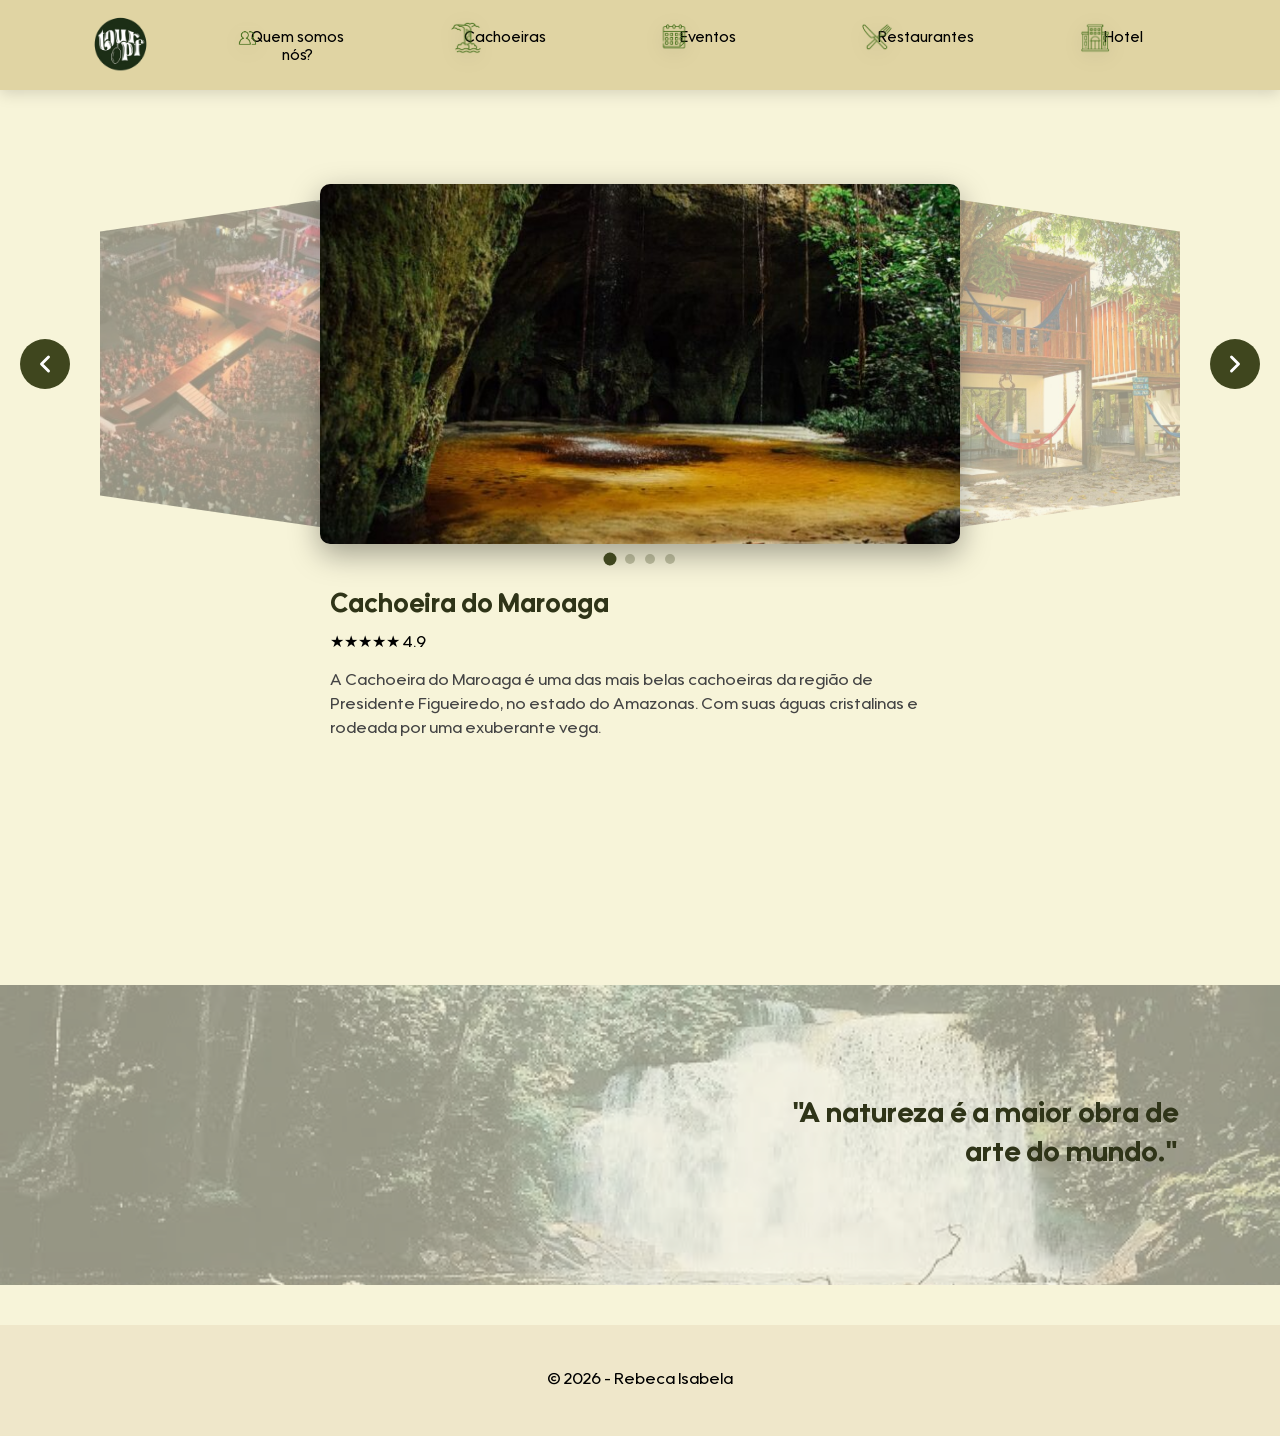
==== index.html @ 2512b8ac "a1" ====
<!DOCTYPE html>
<html lang="pt-br">
<head>
    <meta charset="UTF-8">
    <meta name="viewport" content="width=device-width, initial-scale=1.0">
    <title>Tour Pf - Página Inicial</title>
      <link rel="stylesheet" href="css/style.css">
</head>
<body>

    <header class="cabeçario">

        <ul>
            <a href="index.html">
            <img src="imgPrincipal/tourpf.png" alt="logo" width="60px">
            </a>
            <img class="nós-icon" src="imgPrincipal/nós.png" alt="hotel" width="20px">
            <li><a href="sobrenos.html">Quem somos nós?</a></li>
            
            <img class="cachoeira-icon" src="imgPrincipal/cachoeira.png" alt="hotel" width="30px">
            <li><a href="cachoeiras.html">Cachoeiras</a></li>

            <img class="eventos-icon" src="imgPrincipal/eventos.png" alt="hotel" width="30px">
            <li><a href="eventos.html">Eventos</a></li>

            <img class="comida-icon" src="imgPrincipal/comida.png" alt="hotel" width="30px">
            <li><a href="restaurante.html">Restaurantes</a></li>

            <img class="hotel-icon" src="imgPrincipal/hoteis.png" alt="hotel" width="30px">
            <li><a href="hotel.html">Hotel</a></li>
        </ul>
    </header>



 <div class="carrossel">

    <input type="radio" name="slide" id="s1" checked>
    <input type="radio" name="slide" id="s2">
    <input type="radio" name="slide" id="s3">
    <input type="radio" name="slide" id="s4">

    <div class="slides-container">
        <div class="slide-item" id="slide1">
            <img src="imgPrincipal/maroaga.jpeg" alt="Cachoeira do Maroaga">
        </div>
        <div class="slide-item" id="slide2">
            <img src="imgPrincipal/calangohotel.jpg" alt="Hotel Do Calango Azul">
        </div>
        <div class="slide-item" id="slide3">
            <img src="imgPrincipal/anauerestaurante.jpg" alt="Restaurante Anauê">
        </div>
        <div class="slide-item" id="slide4">
            <img src="imgPrincipal/Festacupu.jpeg" alt="Festa do Cupuaçu">
        </div>
    </div>

    <div class="info" id="info1">
        <h1>Cachoeira do Maroaga</h1>
        <div class="avaliacao">★★★★★ 4.9</div>
        <p>A Cachoeira do Maroaga é uma das mais belas cachoeiras da região de Presidente Figueiredo, no estado do Amazonas. Com suas águas cristalinas e rodeada por uma exuberante vega.</p>
    </div>
    <div class="info" id="info2">
        <h1>Hotel Do Calango Azul</h1>
        <div class="avaliacao">★★★★☆ 4.3</div>
        <p>O Hotel Calango Azul se trata de um hotel aconchegante e confortavel. Localizado em meio à natureza, oferece uma experiência única para os visitantes.</p>
    </div>
    <div class="info" id="info3">
        <h1>Restaurante Anauê</h1>
        <div class="avaliacao">★★★★☆ 4.5</div>
        <p>O Restaurante Anauê é conhecido por sua culinária regional e ambiente acolhedor, oferecendo pratos típicos da Amazônia em uma culminar experiência gastronômica.</p>
    </div>
    <div class="info" id="info4">
        <h1>Festa do Cupuaçu</h1>
        <div class="avaliacao">★★★★☆ 4.5</div>
        <p>A Festa do Cupuaçu é um evento cultural que celebra a tradição e a identidade da comunidade local, reunindo pessoas de todas as idades para celebrar a cultura amazônica.</p>
    </div>

    <div class="dots">
        <label for="s1" class="dot"></label>
        <label for="s2" class="dot"></label>
        <label for="s3" class="dot"></label>
        <label for="s4" class="dot"></label>
    </div>

    <!-- prevs -->
<!-- prevs -->
<label for="s4" class="btn prev p1">
    <svg xmlns="http://www.w3.org/2000/svg" viewBox="0 0 24 24" fill="none" stroke="white" stroke-width="2.5" stroke-linecap="round" stroke-linejoin="round">
        <polyline points="15 18 9 12 15 6"/>
    </svg>
</label>
<label for="s1" class="btn prev p2">
    <svg xmlns="http://www.w3.org/2000/svg" viewBox="0 0 24 24" fill="none" stroke="white" stroke-width="2.5" stroke-linecap="round" stroke-linejoin="round">
        <polyline points="15 18 9 12 15 6"/>
    </svg>
</label>
<label for="s2" class="btn prev p3">
    <svg xmlns="http://www.w3.org/2000/svg" viewBox="0 0 24 24" fill="none" stroke="white" stroke-width="2.5" stroke-linecap="round" stroke-linejoin="round">
        <polyline points="15 18 9 12 15 6"/>
    </svg>
</label>
<label for="s3" class="btn prev p4">
    <svg xmlns="http://www.w3.org/2000/svg" viewBox="0 0 24 24" fill="none" stroke="white" stroke-width="2.5" stroke-linecap="round" stroke-linejoin="round">
        <polyline points="15 18 9 12 15 6"/>
    </svg>
</label>

<!-- nexts -->
<label for="s2" class="btn next n1">
    <svg xmlns="http://www.w3.org/2000/svg" viewBox="0 0 24 24" fill="none" stroke="white" stroke-width="2.5" stroke-linecap="round" stroke-linejoin="round">
        <polyline points="9 18 15 12 9 6"/>
    </svg>
</label>
<label for="s3" class="btn next n2">
    <svg xmlns="http://www.w3.org/2000/svg" viewBox="0 0 24 24" fill="none" stroke="white" stroke-width="2.5" stroke-linecap="round" stroke-linejoin="round">
        <polyline points="9 18 15 12 9 6"/>
    </svg>
</label>
<label for="s4" class="btn next n3">
    <svg xmlns="http://www.w3.org/2000/svg" viewBox="0 0 24 24" fill="none" stroke="white" stroke-width="2.5" stroke-linecap="round" stroke-linejoin="round">
        <polyline points="9 18 15 12 9 6"/>
    </svg>
</label>
<label for="s1" class="btn next n4">
    <svg xmlns="http://www.w3.org/2000/svg" viewBox="0 0 24 24" fill="none" stroke="white" stroke-width="2.5" stroke-linecap="round" stroke-linejoin="round">
        <polyline points="9 18 15 12 9 6"/>
    </svg>
</label>

</div>
    
<div class="banner">
    <img src="imgPrincipal/fotofrase.jpg" alt="banner">
    <div class="banner-frase">
        <p>"A natureza é a maior obra de arte do mundo."</p>
    </div>
</div>
    <footer>
        <p>© 2026 - Rebeca Isabela </p>
    </footer>
      
</body>
</html>
---- css/style.css ----
@font-face {
    font-family:'Utendo';
    src: url('../font/Utendo-Regular.ttf') format('truetype');
}

@font-face {
    font-family:'UtendoBold';
    src: url('../font/Utendo-Bold.ttf') format('truetype');
}

html, body {
    margin: 0;
    padding: 0;
    background-color: #f7f4d9;
    overflow-x: hidden;
    box-sizing: border-box;
}

.logo {
    display: flex;
    justify-content: center;
    align-items: center;
}

.logo img {
    filter: drop-shadow(0 4px 10px rgba(0,0,0,0.15));
}

.hotel-icon {
    margin-top: -15px;
    margin-right: -150px;
    display: flex;
    justify-content: center;
    align-items: center;
    margin-left: -10px;
    position: relative;
    filter: drop-shadow(0 4px 10px rgba(0,0,0,0.15));
}

.cachoeira-icon {
    margin-top: -15px;
    margin-right: -140px;
    display: flex;
    justify-content: center;
    align-items: center;
    margin-left: -10px;
    position: relative;
    filter: drop-shadow(0 4px 10px rgba(0,0,0,0.15));
}

.eventos-icon {
    margin-top: -15px;
    margin-right: -146px;
    display: flex;
    justify-content: center;
    align-items: center;
    margin-left: -10px;
    position: relative;
    filter: drop-shadow(0 4px 10px rgba(0,0,0,0.15));
}

.nós-icon {
    margin-top: -15px;
    margin-right: -125px;
    display: flex;
    justify-content: center;
    align-items: center;
    margin-left: -10px;
    position: relative;
    filter: drop-shadow(0 4px 10px rgba(0,0,0,0.15));
}

.comida-icon {
    margin-top: -15px;
    margin-right: -130px;
    display: flex;
    justify-content: center;
    align-items: center;
    margin-left: -10px;
    position: relative;
    filter: drop-shadow(0 4px 10px rgba(0,0,0,0.15));
}

.cabeçario {
    background: #e0d4a3;
    padding: 0;
    display: flex;
    justify-content: space-around;
    align-items: center;
    font-size: 15px;
    width: 100%;
    height: 90px;
    box-shadow: 0 3px 15px rgba(0,0,0,0.15);
    box-sizing: border-box;
}

ul {
    list-style-type: none;
    margin: 0;
    padding: 0 90px;
    display: flex;
    width: 100%;
    justify-content: space-between;
    align-items: center;
}

ul li a {
    margin-top: 50px;
    height: 80px;
    width: 100px;
    font-family: 'Utendo', sans-serif;
    display: block;
    color: rgb(0, 0, 0);
    text-align: center;
    padding: 14px 16px;
    text-decoration: none;
}

li a {
    display: block;
    color: black;
    padding: 8px 16px;
    text-decoration: none;
}

a:hover {
    color: #697240;
}

.active {
    background-color: #04AA6D;
    color: white;
}

input[type="radio"] {
    display: none;
}

.carrossel {
    width: 100%;
    min-height: 95vh;
    display: flex;
    justify-content: center;
    align-items: center;
    position: relative;
    overflow: hidden;
}

.slides-container {
    position: relative;
    width: 100%;
    height: 95vh;
}

.slide-item {
    position: absolute;
    top: 32%;
    border-radius: 10px;
    overflow: hidden;
    transition: all 0.5s ease;
    width: 230px;
    height: 330px;
    left: 50%;
    transform: translate(-50%, -50%);
    opacity: 0;
    z-index: 0;
}

.slide-item img {
    width: 100%;
    height: 100%;
    object-fit: cover;
    display: block;
}

#s1:checked ~ .slides-container #slide1,
#s2:checked ~ .slides-container #slide2,
#s3:checked ~ .slides-container #slide3,
#s4:checked ~ .slides-container #slide4 {
    width: 640px;
    height: 360px;
    left: 50%;
    transform: translate(-50%, -50%);
    opacity: 1;
    z-index: 10;
    box-shadow: 0 10px 30px rgba(0,0,0,0.35);
}

#s1:checked ~ .slides-container #slide4,
#s2:checked ~ .slides-container #slide1,
#s3:checked ~ .slides-container #slide2,
#s4:checked ~ .slides-container #slide3 {
    width: 230px;
    height: 330px;
    left: 100px;
    transform: translateY(-50%);
    opacity: 0.4;
    z-index: 2;
    clip-path: polygon(0 10%, 100% 0, 100% 100%, 0 90%);
    box-shadow: 0 15px 30px rgba(0,0,0,0.50);
}

#s1:checked ~ .slides-container #slide2,
#s2:checked ~ .slides-container #slide3,
#s3:checked ~ .slides-container #slide4,
#s4:checked ~ .slides-container #slide1 {
    width: 230px;
    height: 330px;
    right: 100px;
    left: auto;
    transform: translateY(-50%);
    opacity: 0.4;
    z-index: 2;
    clip-path: polygon(0 0, 100% 10%, 100% 90%, 0 100%);
    box-shadow: 0 15px 30px rgba(0,0,0,0.50);
}

.info {
    display: none;
    position: absolute;
    top: calc(32% + 210px);
    left: 50%;
    transform: translateX(-50%);
    width: 620px;
    font-family: 'Utendo';
}

#s1:checked ~ #info1,
#s2:checked ~ #info2,
#s3:checked ~ #info3,
#s4:checked ~ #info4 {
    display: block;
}

.info h1 {
    color: #2f3418;
    font-size: 26px;
    margin-bottom: 10px;
    font-family: 'UtendoBold';
}

.info p {
    color: #444;
    font-size: 16px;
    line-height: 1.5;
}

.dots {
    position: absolute;
    top: calc(32% + 190px);
    left: 50%;
    transform: translateX(-50%);
    display: flex;
    gap: 10px;
    z-index: 20;
}

.dot {
    width: 10px;
    height: 10px;
    border-radius: 50%;
    background: #3f461e;
    opacity: 0.3;
    cursor: pointer;
    transition: 0.3s;
    display: block;
}

#s1:checked ~ .dots label:nth-child(1),
#s2:checked ~ .dots label:nth-child(2),
#s3:checked ~ .dots label:nth-child(3),
#s4:checked ~ .dots label:nth-child(4) {
    opacity: 1;
    transform: scale(1.3);
}

.btn {
    position: absolute;
    width: 50px;
    height: 50px;
    border-radius: 50%;
    background: #3f461e;
    cursor: pointer;
    z-index: 20;
    top: 32%;
    transform: translateY(-50%);
    display: flex;
    align-items: center;
    justify-content: center;
    transition: 0.3s;
}

.btn:hover {
    background: #96a75c;
}

.p1, .p2, .p3, .p4,
.n1, .n2, .n3, .n4 {
    display: none;
}

#s1:checked ~ .p1,
#s2:checked ~ .p2,
#s3:checked ~ .p3,
#s4:checked ~ .p4 { display: flex; }

#s1:checked ~ .n1,
#s2:checked ~ .n2,
#s3:checked ~ .n3,
#s4:checked ~ .n4 { display: flex; }

.prev { left: 20px; }
.next { right: 20px; }

.btn svg {
    width: 28px;
    height: 28px;
    pointer-events: none;
}

.banner {
    position: relative;
    width: 100%;
    height: 300px;
    margin-top: 40px;
    overflow: hidden;
    animation: surgir 1s ease forwards;
}

@keyframes surgir {
    from {
        opacity: 0;
        transform: translateY(40px);
    }
    to {
        opacity: 1;
        transform: translateY(0);
    }
}

.banner img {
    width: 100%;
    height: 100%;
    object-fit: cover;
    opacity: 0.4;
}

.banner-frase {
    position: absolute;
    top: 50%;
    right: 8%;
    transform: translateY(-50%);
    text-align: right;
}

.banner-frase p {
    font-family: 'UtendoBold';
    font-size: 28px;
    color: #2f3418;
    line-height: 1.4;
    max-width: 400px;
}


footer {
    background: #efe7ca;
    text-align: center;
    padding: 30px;
    margin-top: 40px;
    font-family: 'Utendo', sans-serif;
}

/* ===== DESKTOP (acima de 1024px) ===== */
@media (min-width: 1025px) {
    #s1:checked ~ .slides-container #slide1,
    #s2:checked ~ .slides-container #slide2,
    #s3:checked ~ .slides-container #slide3,
    #s4:checked ~ .slides-container #slide4 {
        width: 640px;
        height: 360px;
    }

    #s1:checked ~ .slides-container #slide4,
    #s2:checked ~ .slides-container #slide1,
    #s3:checked ~ .slides-container #slide2,
    #s4:checked ~ .slides-container #slide3 {
        opacity: 0.4;
        width: 230px;
        height: 330px;
        left: 100px;
        pointer-events: auto;
    }

    #s1:checked ~ .slides-container #slide2,
    #s2:checked ~ .slides-container #slide3,
    #s3:checked ~ .slides-container #slide4,
    #s4:checked ~ .slides-container #slide1 {
        opacity: 0.4;
        width: 230px;
        height: 330px;
        right: 100px;
        left: auto;
        pointer-events: auto;
    }

    .info {
        width: 620px;
        top: calc(32% + 210px);
    }

    .dots {
        top: calc(32% + 190px);
    }
}

/* ===== TABLET HORIZONTAL (821px até 1024px) ===== */
@media (min-width: 821px) and (max-width: 1024px) {

    

    ul {
        padding: 0 15px;
        gap: 8px;
    }

    ul li a {
        font-size: 13px;
        margin-top: 0;
        height: auto;
        padding: 8px 12px;
    }

    .hotel-icon, .cachoeira-icon, .eventos-icon,
    .nós-icon, .comida-icon {
        display: none;
    }

    #s1:checked ~ .slides-container #slide1,
    #s2:checked ~ .slides-container #slide2,
    #s3:checked ~ .slides-container #slide3,
    #s4:checked ~ .slides-container #slide4 {
        width: 420px;
        height: 240px;
    }

    #s1:checked ~ .slides-container #slide4,
    #s2:checked ~ .slides-container #slide1,
    #s3:checked ~ .slides-container #slide2,
    #s4:checked ~ .slides-container #slide3 {
        width: 180px;
        height: 210px;
        left: calc(50% - 290px);
        opacity: 0.4;
    }

    #s1:checked ~ .slides-container #slide2,
    #s2:checked ~ .slides-container #slide3,
    #s3:checked ~ .slides-container #slide4,
    #s4:checked ~ .slides-container #slide1 {
        width: 180px;
        height: 210px;
        right: calc(50% - 290px);
        left: auto;
        opacity: 0.4;
    }

    .info {
        width: 420px;
        top: calc(32% + 150px);
    }

    .dots {
        top: calc(32% + 130px);
    }

    .btn {
        top: 32%;
    }
}
/* ===== TABLET VERTICAL ===== */
@media (max-width: 1024px) and (orientation: portrait) {

 
  .banner {
     
        height: 200px;
        margin-top: -40vh;
    }

    .banner-frase p {
        font-size: 20px;
        max-width: 280px;
    }
    .cabeçario {
        height: auto;
        padding: 12px 0;
    }

    ul {
        flex-wrap: wrap;
        justify-content: center;
        padding: 0 10px !important;
        gap: 4px;
    }

    ul a:first-child {
        width: 100%;
        display: flex;
        justify-content: center;
        margin-bottom: 6px;
        order: -1;
    }

    ul li {
        display: flex;
        justify-content: center;
    }

    ul li a {
        margin-top: 0;
        height: auto;
        font-size: 12px;
        padding: 5px 10px;
        border-radius: 20px;
        background: rgba(0,0,0,0.06);
    }

    .hotel-icon, .cachoeira-icon, .eventos-icon,
    .nós-icon, .comida-icon {
        display: none !important;
    }

    .slide-item {
        top: 18%;
    }

    #s1:checked ~ .slides-container #slide4,
    #s2:checked ~ .slides-container #slide1,
    #s3:checked ~ .slides-container #slide2,
    #s4:checked ~ .slides-container #slide3,
    #s1:checked ~ .slides-container #slide2,
    #s2:checked ~ .slides-container #slide3,
    #s3:checked ~ .slides-container #slide4,
    #s4:checked ~ .slides-container #slide1 {
        opacity: 0;
        pointer-events: none;
    }

    #s1:checked ~ .slides-container #slide1,
    #s2:checked ~ .slides-container #slide2,
    #s3:checked ~ .slides-container #slide3,
    #s4:checked ~ .slides-container #slide4 {
        width: 80vw;
        height: 220px;
    }

    .dots {
        top: calc(18% + 125px);
    }

    .info {
        width: 80vw;
        top: calc(18% + 140px);
        font-size: 14px;
        left: 50%;
        transform: translateX(-50%);
    }

    .btn {
        top: 18%;
        width: 40px;
        height: 40px;
    }

    .prev { left: 8px; }
    .next { right: 8px; }
}


/* ===== CELULAR (até 600px) ===== */
@media (max-width: 600px) {

    .banner {
        height: 180px;
        margin-top: -30vh;
    }

    .banner-frase p {
        font-size: 18px;
        max-width: 200px;
    }
     
    .cabeçario {
        height: auto;
        padding: 12px 0;
        margin: 0;
        width: 100%;
    }

    ul {
        flex-wrap: wrap;
        justify-content: center;
        padding: 0 !important;
        gap: 4px;
        width: 100% !important;
        margin: 0 auto !important;
    }

    ul a:first-child {
        width: 100%;
        display: flex;
        justify-content: center;
        margin-bottom: 6px;
        order: -1;
    }

    ul li {
        display: flex;
        justify-content: center;
        padding: 0;
        margin: 0;
    }

    ul li a {
        font-size: 11px;
        padding: 4px 7px;
        margin-top: 0;
        height: auto;
        width: auto;
        border-radius: 20px;
        background: rgba(0,0,0,0.06);
    }

    .hotel-icon, .cachoeira-icon, .eventos-icon,
    .nós-icon, .comida-icon {
        display: none !important;
    }

    .slide-item {
        top: 20%;
    }

    #s1:checked ~ .slides-container #slide4,
    #s2:checked ~ .slides-container #slide1,
    #s3:checked ~ .slides-container #slide2,
    #s4:checked ~ .slides-container #slide3,
    #s1:checked ~ .slides-container #slide2,
    #s2:checked ~ .slides-container #slide3,
    #s3:checked ~ .slides-container #slide4,
    #s4:checked ~ .slides-container #slide1 {
        opacity: 0;
        pointer-events: none;
    }

    #s1:checked ~ .slides-container #slide1,
    #s2:checked ~ .slides-container #slide2,
    #s3:checked ~ .slides-container #slide3,
    #s4:checked ~ .slides-container #slide4 {
        width: 85vw;
        height: 200px;
    }

    .dots {
        top: calc(20% + 110px);
    }

    .info {
        width: 85vw;
        font-size: 14px;
        top: calc(20% + 125px);
    }

    .info h1 {
        font-size: 20px;
    }

    .btn {
        top: 20%;
        transform: translateY(-50%);
        width: 38px;
        height: 38px;
    }

    .btn svg {
        width: 20px;
        height: 20px;
    }

    .prev { left: 8px; }
    .next { right: 8px; }
}
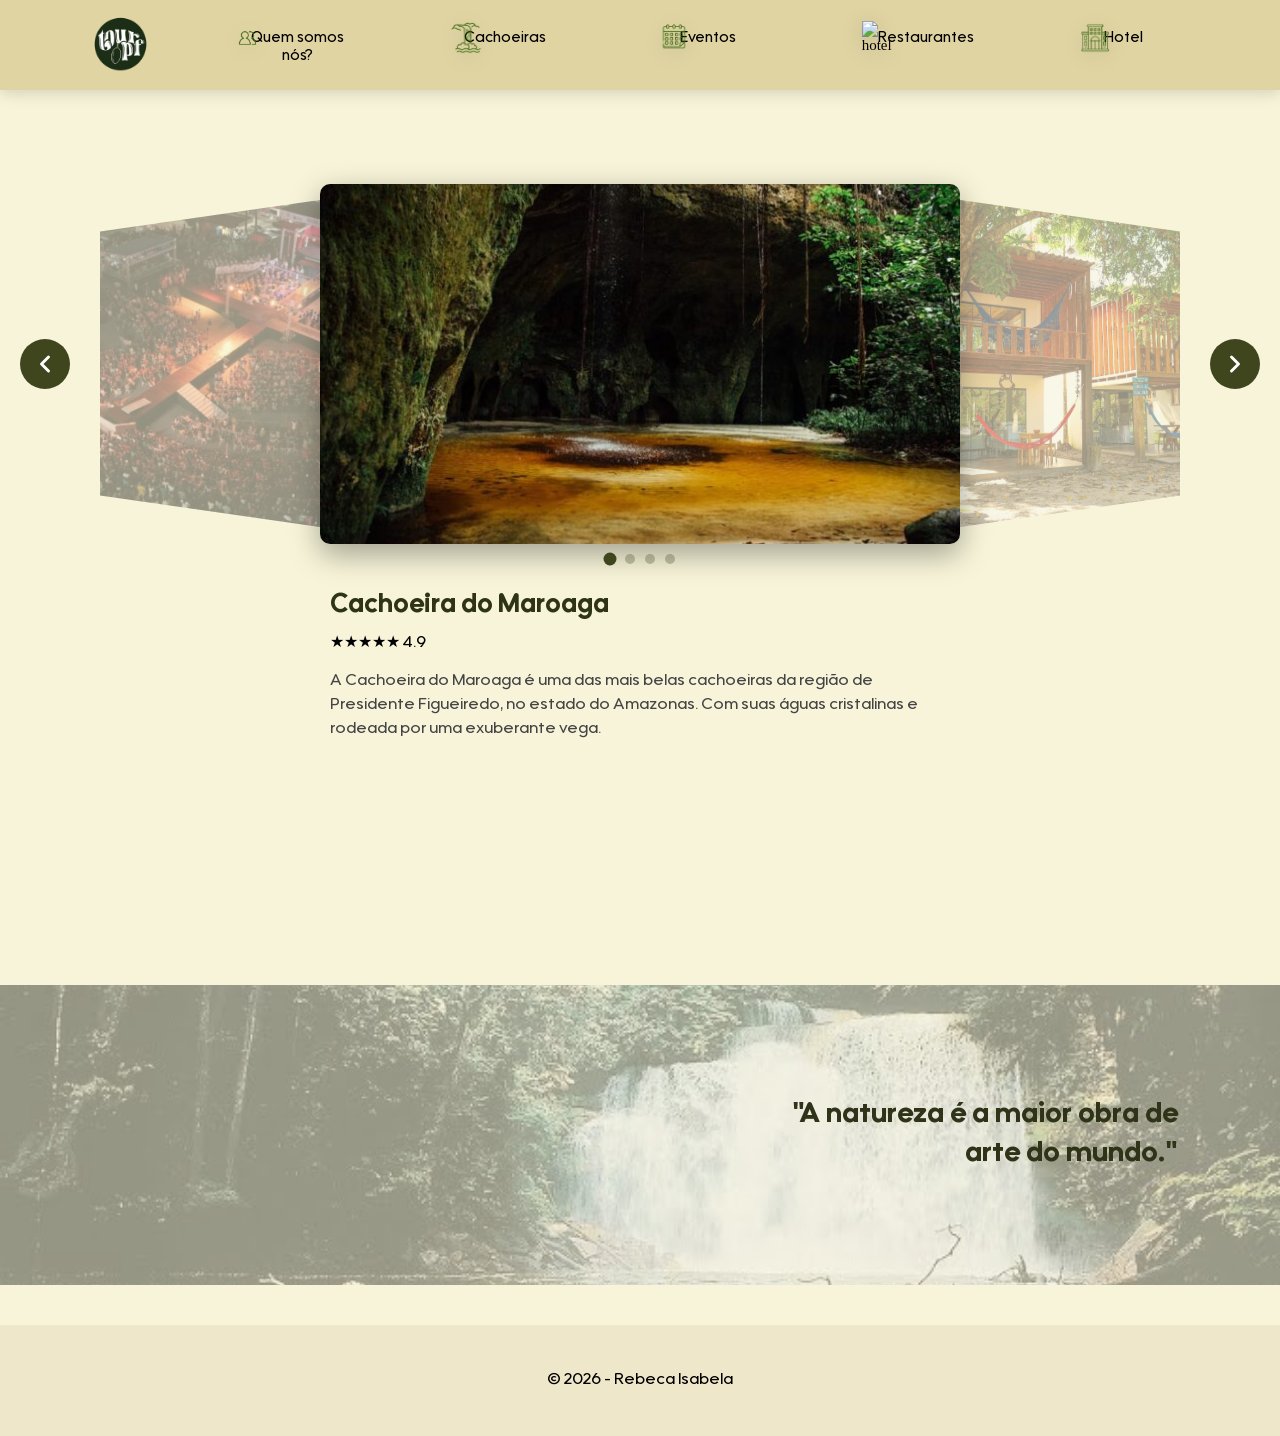
==== commit d398da4d: "a" ====
--- a/index.html
+++ b/index.html
@@ -23,7 +23,7 @@
             <img class="eventos-icon" src="imgPrincipal/eventos.png" alt="hotel" width="30px">
             <li><a href="eventos.html">Eventos</a></li>
 
-            <img class="comida-icon" src="imgPrincipal/comida.png" alt="hotel" width="30px">
+            <img class="comida-icon" src="imgPrincipal/restaurante.png" alt="hotel" width="30px">
             <li><a href="restaurante.html">Restaurantes</a></li>
 
             <img class="hotel-icon" src="imgPrincipal/hoteis.png" alt="hotel" width="30px">
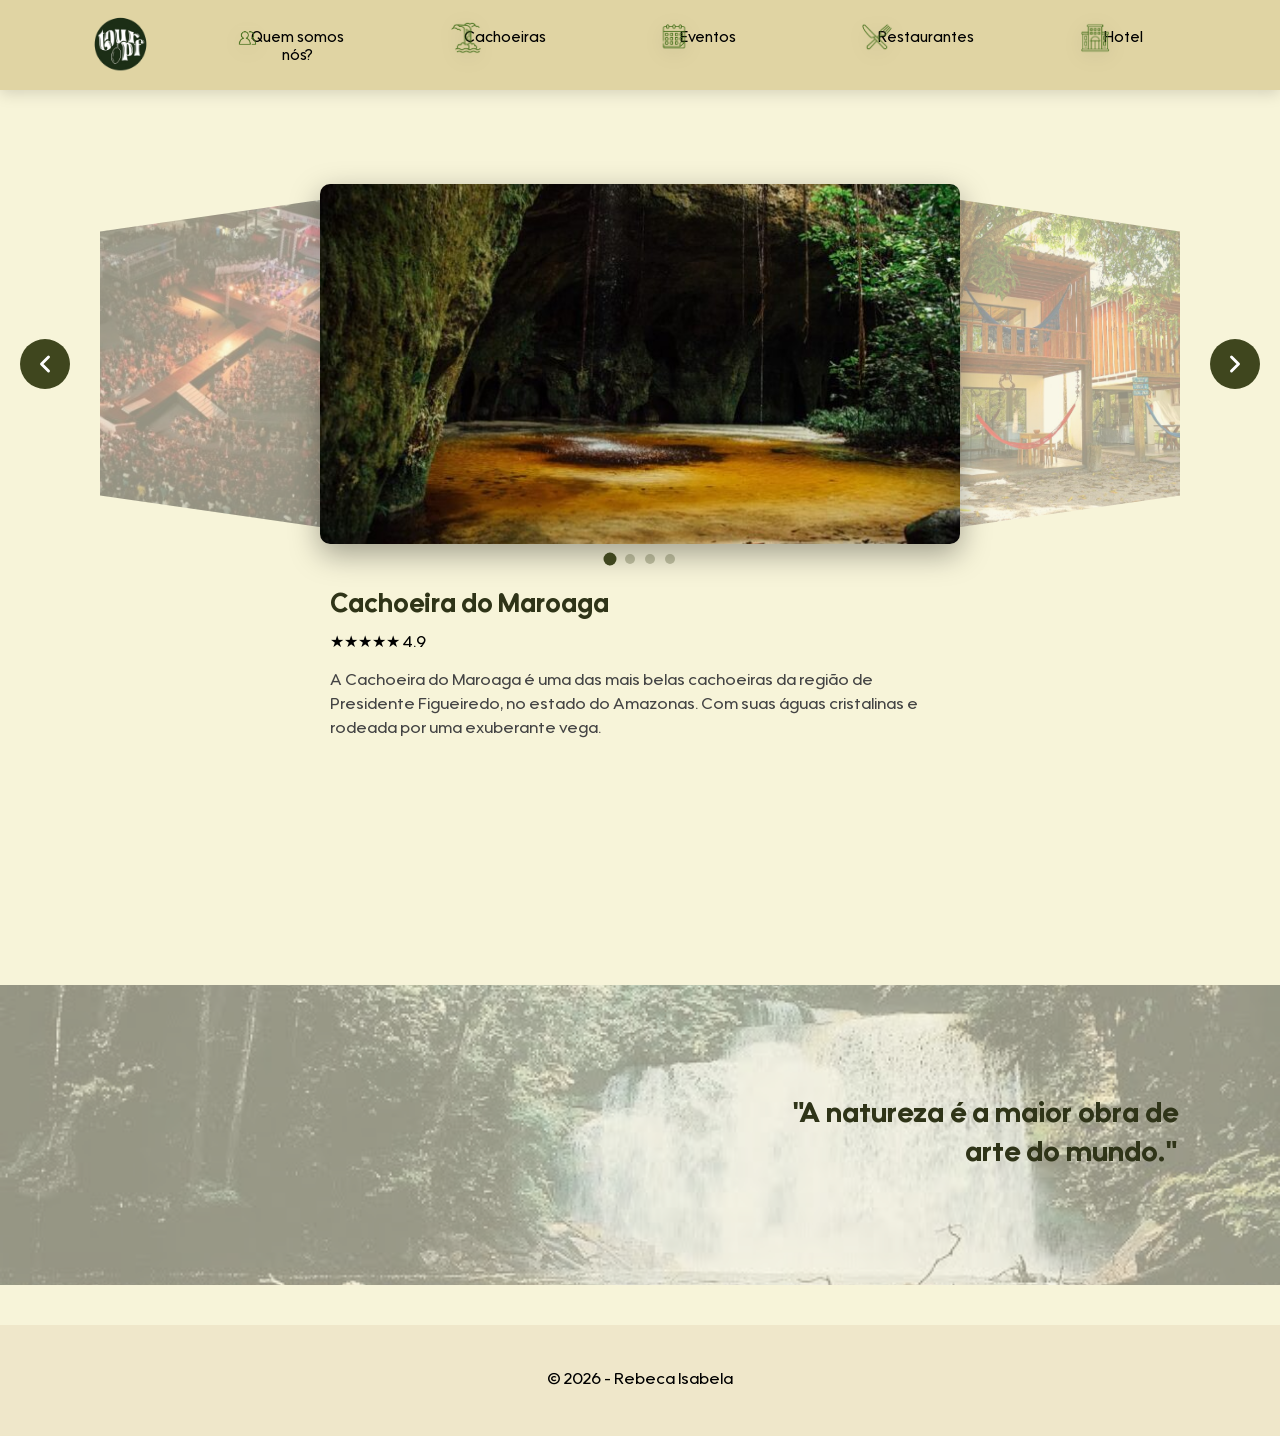
==== commit 77e95f23: "s" ====
--- a/index.html
+++ b/index.html
@@ -23,7 +23,7 @@
             <img class="eventos-icon" src="imgPrincipal/eventos.png" alt="hotel" width="30px">
             <li><a href="eventos.html">Eventos</a></li>
 
-            <img class="comida-icon" src="imgPrincipal/restaurante.png" alt="hotel" width="30px">
+            <img class="comida-icon" src="imgPrincipal/comida.png" alt="hotel" width="30px">
             <li><a href="restaurante.html">Restaurantes</a></li>
 
             <img class="hotel-icon" src="imgPrincipal/hoteis.png" alt="hotel" width="30px">
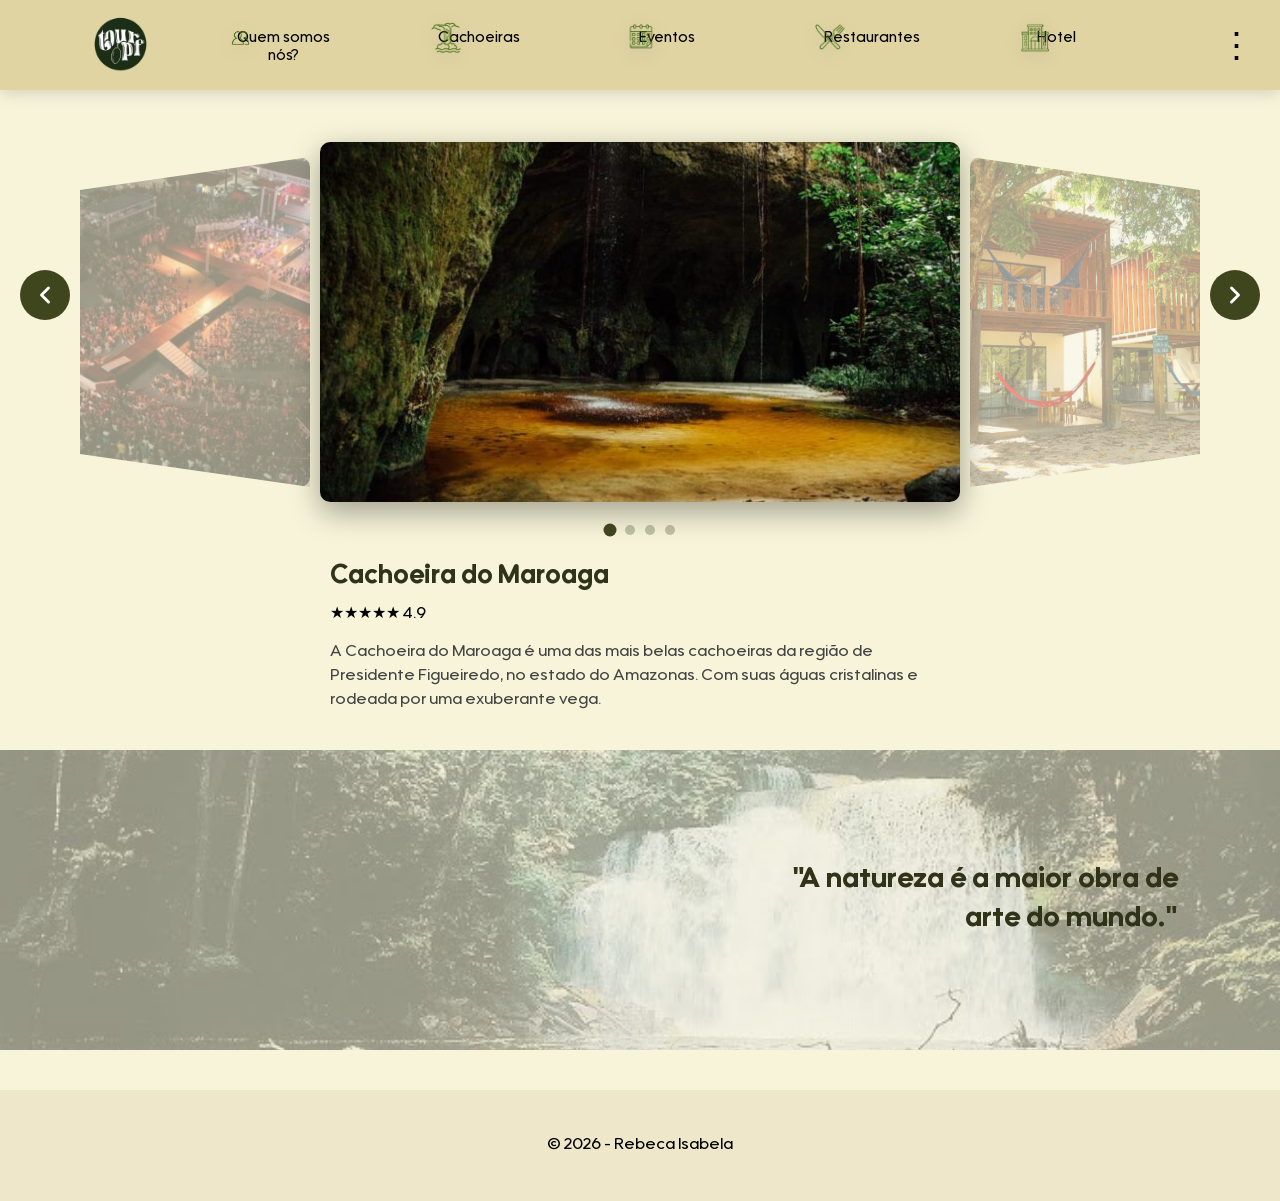
==== commit faf7e264: "add css,js e login e cadastro" ====
--- a/index.html
+++ b/index.html
@@ -29,6 +29,20 @@
             <img class="hotel-icon" src="imgPrincipal/hoteis.png" alt="hotel" width="30px">
             <li><a href="hotel.html">Hotel</a></li>
         </ul>
+
+    <div class="menu-container">
+    <button class="menu-btn" onclick="toggleMenu()">⋮</button>
+
+    <div class="login-box" id="loginBox">
+        <h3>Área do Usuário</h3>
+        <p>Faça login para acessar recursos exclusivos.</p>
+   <button class="btn-login"
+     onclick="window.location.href='loginEcadastro.html'">
+    Login
+</button>
+    </div>
+</div>
+
     </header>
 
 
@@ -139,6 +153,29 @@
     <footer>
         <p>© 2026 - Rebeca Isabela </p>
     </footer>
-      
+
+<!--script para o menu de login-->
+      <script>
+function toggleMenu(){
+    document
+        .getElementById("loginBox")
+        .classList.toggle("active");
+}
+
+document.addEventListener("click", function(e){
+
+    const box = document.getElementById("loginBox");
+    const btn = document.querySelector(".menu-btn");
+
+    if(
+        !box.contains(e.target) &&
+        !btn.contains(e.target)
+    ){
+        box.classList.remove("active");
+    }
+});
+</script>
+
+
 </body>
 </html>
--- a/css/style.css
+++ b/css/style.css
@@ -135,6 +135,73 @@
 input[type="radio"] {
     display: none;
 }
+/*login e cadastro no header*/
+.menu-container{
+    position:relative;
+    margin-right:20px;
+}
+
+.menu-btn{
+    border:none;
+    background:none;
+    font-size:35px;
+    cursor:pointer;
+}
+
+.login-box{
+    position:absolute;
+    top:55px;
+    right:0;
+
+    width:250px;
+    background:white;
+    border-radius:15px;
+    padding:20px;
+
+    box-shadow:0 10px 25px rgba(0,0,0,.2);
+
+    opacity:0;
+    visibility:hidden;
+    transform:translateY(-20px);
+
+    transition:all .4s ease;
+    z-index:1000;
+}
+
+.login-box.active{
+    opacity:1;
+    visibility:visible;
+    transform:translateY(0);
+}
+
+.login-box h3{
+    color:#8da84a;
+    margin-bottom:10px;
+}
+
+.login-box p{
+    font-size:14px;
+    margin-bottom:15px;
+}
+
+.btn-login{
+    width:100%;
+    padding:12px;
+
+    border:none;
+    border-radius:25px;
+
+    background:#e0d4a3;
+    color:white;
+
+    cursor:pointer;
+    transition:.3s;
+}
+
+.btn-login:hover{
+    transform:scale(1.05);
+}
+/* login e cadastro no header*/
 
 .carrossel {
     width: 100%;
@@ -370,8 +437,19 @@
     font-family: 'Utendo', sans-serif;
 }
 
+
 /* ===== DESKTOP (acima de 1024px) ===== */
 @media (min-width: 1025px) {
+
+    .carrossel {
+        min-height: 600px;
+        padding-bottom: 0;
+        padding-top: 40px;   /* ← adiciona isso */
+    }
+    .slides-container {
+        height: 600px;
+    }
+
     #s1:checked ~ .slides-container #slide1,
     #s2:checked ~ .slides-container #slide2,
     #s3:checked ~ .slides-container #slide3,
@@ -387,7 +465,8 @@
         opacity: 0.4;
         width: 230px;
         height: 330px;
-        left: 100px;
+        left: calc(50% - 560px);   /* ← ATUALIZADO */
+        transform: translateY(-50%);
         pointer-events: auto;
     }
 
@@ -398,21 +477,26 @@
         opacity: 0.4;
         width: 230px;
         height: 330px;
-        right: 100px;
-        left: auto;
+        left: calc(50% + 330px);   /* ← ATUALIZADO */
+        right: auto;
+        transform: translateY(-50%);
         pointer-events: auto;
     }
 
     .info {
         width: 620px;
-        top: calc(32% + 210px);
-    }
-
-    .dots {
-        top: calc(32% + 190px);
-    }
-}
-
+        top: calc(32% + 250px);
+    }
+
+
+ .dots {
+            top: calc(32% + 230px);   /* ← era +190px */
+        }
+
+    .banner {
+        margin-top: 20px;
+    }
+}
 /* ===== TABLET HORIZONTAL (821px até 1024px) ===== */
 @media (min-width: 821px) and (max-width: 1024px) {
 
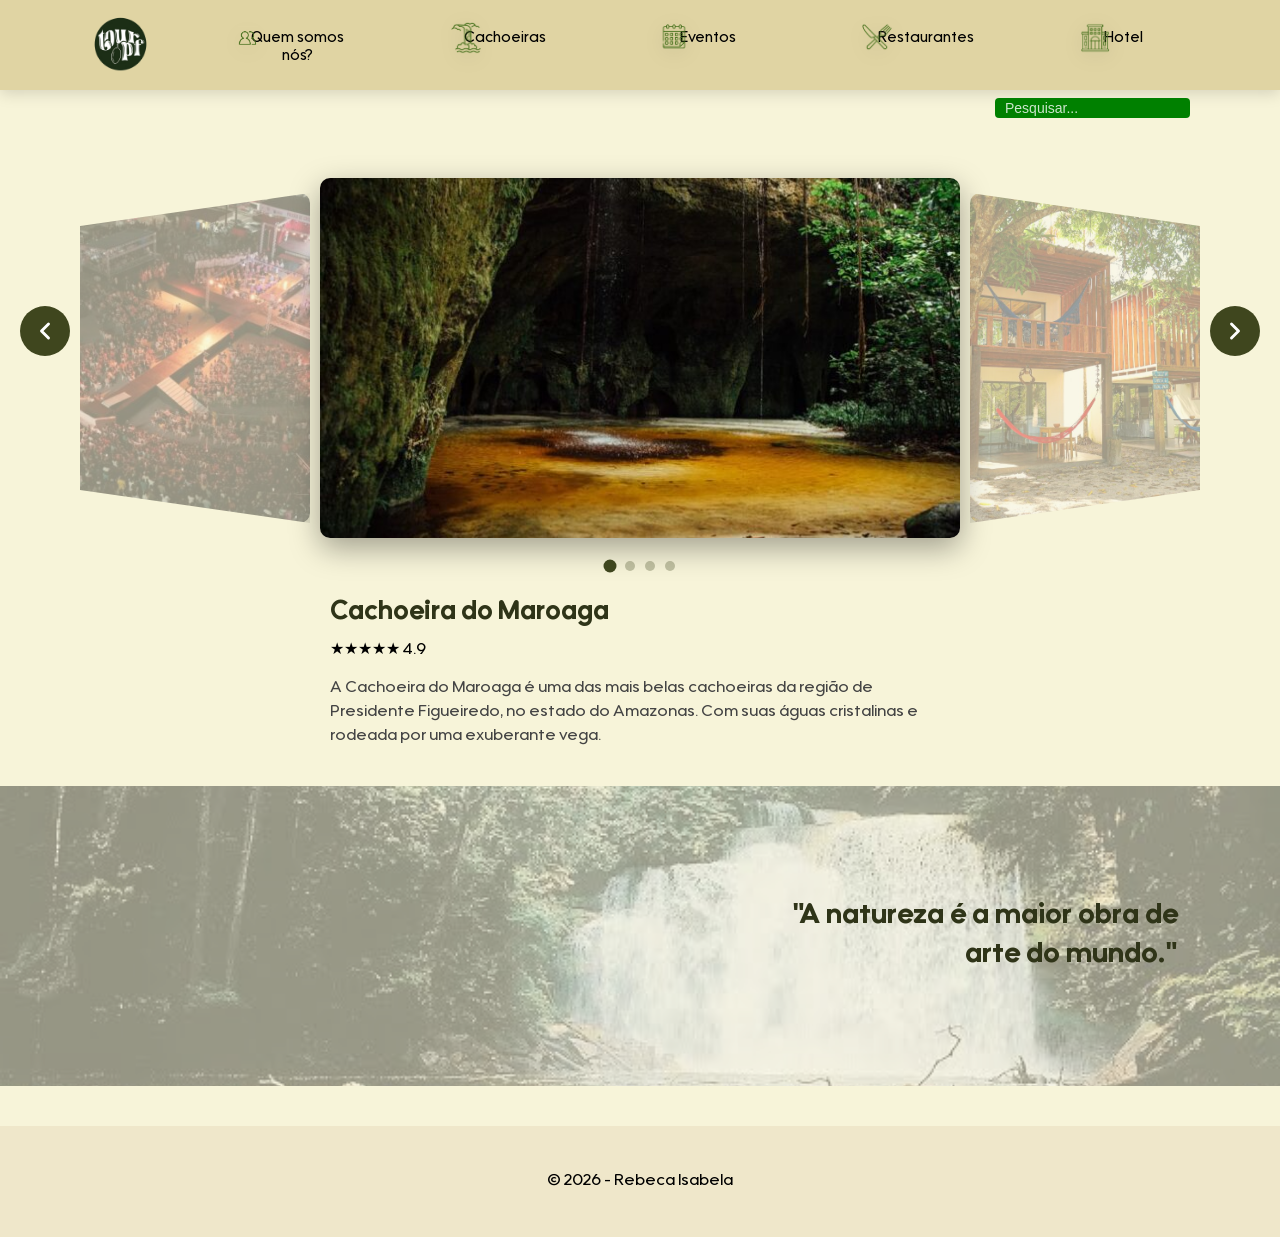
==== commit b178df91: "barra de pesquisa" ====
--- a/index.html
+++ b/index.html
@@ -29,23 +29,14 @@
             <img class="hotel-icon" src="imgPrincipal/hoteis.png" alt="hotel" width="30px">
             <li><a href="hotel.html">Hotel</a></li>
         </ul>
-
-    <div class="menu-container">
-    <button class="menu-btn" onclick="toggleMenu()">⋮</button>
-
-    <div class="login-box" id="loginBox">
-        <h3>Área do Usuário</h3>
-        <p>Faça login para acessar recursos exclusivos.</p>
-   <button class="btn-login"
-     onclick="window.location.href='loginEcadastro.html'">
-    Login
-</button>
-    </div>
-</div>
-
     </header>
 
-
+    <!-- Barra de pesquisa abaixo do menu -->
+    <div class="barra-pesquisa">
+        <form action="/" method="get">
+            <input type="search" name="q" placeholder="Pesquisar...">
+        </form>
+    </div>
 
  <div class="carrossel">
 
@@ -153,29 +144,6 @@
     <footer>
         <p>© 2026 - Rebeca Isabela </p>
     </footer>
-
-<!--script para o menu de login-->
-      <script>
-function toggleMenu(){
-    document
-        .getElementById("loginBox")
-        .classList.toggle("active");
-}
-
-document.addEventListener("click", function(e){
-
-    const box = document.getElementById("loginBox");
-    const btn = document.querySelector(".menu-btn");
-
-    if(
-        !box.contains(e.target) &&
-        !btn.contains(e.target)
-    ){
-        box.classList.remove("active");
-    }
-});
-</script>
-
-
+      
 </body>
 </html>
--- a/css/style.css
+++ b/css/style.css
@@ -103,6 +103,27 @@
     justify-content: space-between;
     align-items: center;
 }
+
+/* barra de pesquisa abaixo do menu */
+.barra-pesquisa {
+    width: 100%;
+    display: flex;
+    justify-content: flex-end;
+    padding: 8px 90px;
+    box-sizing: border-box;
+}
+.barra-pesquisa form { display: flex; align-items: center; }
+.barra-pesquisa input[type="search"] {
+    height: 20px;
+    background: green;
+    color: #fff;
+    border: none;
+    padding: 0 10px;
+    border-radius: 4px;
+    font-size: 14px;
+    box-sizing: border-box;
+}
+.barra-pesquisa input[type="search"]::placeholder { color: rgba(255,255,255,0.8); }
 
 ul li a {
     margin-top: 50px;
@@ -135,73 +156,6 @@
 input[type="radio"] {
     display: none;
 }
-/*login e cadastro no header*/
-.menu-container{
-    position:relative;
-    margin-right:20px;
-}
-
-.menu-btn{
-    border:none;
-    background:none;
-    font-size:35px;
-    cursor:pointer;
-}
-
-.login-box{
-    position:absolute;
-    top:55px;
-    right:0;
-
-    width:250px;
-    background:white;
-    border-radius:15px;
-    padding:20px;
-
-    box-shadow:0 10px 25px rgba(0,0,0,.2);
-
-    opacity:0;
-    visibility:hidden;
-    transform:translateY(-20px);
-
-    transition:all .4s ease;
-    z-index:1000;
-}
-
-.login-box.active{
-    opacity:1;
-    visibility:visible;
-    transform:translateY(0);
-}
-
-.login-box h3{
-    color:#8da84a;
-    margin-bottom:10px;
-}
-
-.login-box p{
-    font-size:14px;
-    margin-bottom:15px;
-}
-
-.btn-login{
-    width:100%;
-    padding:12px;
-
-    border:none;
-    border-radius:25px;
-
-    background:#e0d4a3;
-    color:white;
-
-    cursor:pointer;
-    transition:.3s;
-}
-
-.btn-login:hover{
-    transform:scale(1.05);
-}
-/* login e cadastro no header*/
 
 .carrossel {
     width: 100%;
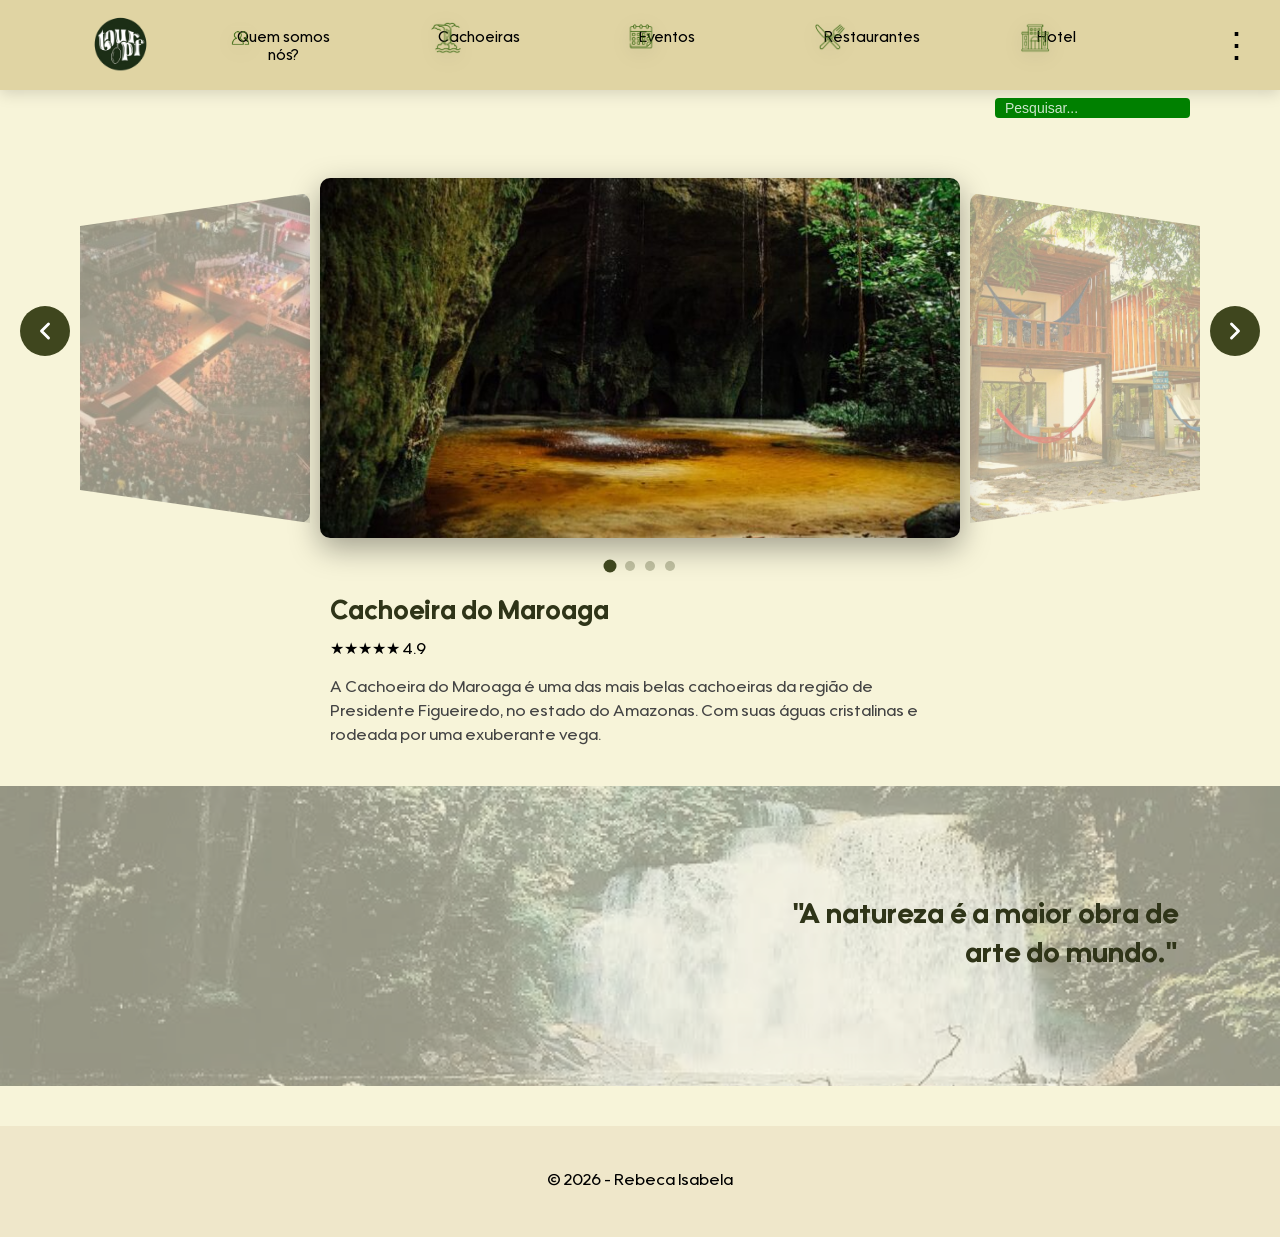
==== commit 2015f575: "p" ====
--- a/index.html
+++ b/index.html
@@ -29,6 +29,20 @@
             <img class="hotel-icon" src="imgPrincipal/hoteis.png" alt="hotel" width="30px">
             <li><a href="hotel.html">Hotel</a></li>
         </ul>
+
+    <div class="menu-container">
+    <button class="menu-btn" onclick="toggleMenu()">⋮</button>
+
+    <div class="login-box" id="loginBox">
+        <h3>Área do Usuário</h3>
+        <p>Faça login para acessar recursos exclusivos.</p>
+   <button class="btn-login"
+     onclick="window.location.href='loginEcadastro.html'">
+    Login
+</button>
+    </div>
+</div>
+
     </header>
 
     <!-- Barra de pesquisa abaixo do menu -->
@@ -144,6 +158,29 @@
     <footer>
         <p>© 2026 - Rebeca Isabela </p>
     </footer>
-      
+
+<!--script para o menu de login-->
+      <script>
+function toggleMenu(){
+    document
+        .getElementById("loginBox")
+        .classList.toggle("active");
+}
+
+document.addEventListener("click", function(e){
+
+    const box = document.getElementById("loginBox");
+    const btn = document.querySelector(".menu-btn");
+
+    if(
+        !box.contains(e.target) &&
+        !btn.contains(e.target)
+    ){
+        box.classList.remove("active");
+    }
+});
+</script>
+
+
 </body>
 </html>
--- a/css/style.css
+++ b/css/style.css
@@ -156,6 +156,73 @@
 input[type="radio"] {
     display: none;
 }
+/*login e cadastro no header*/
+.menu-container{
+    position:relative;
+    margin-right:20px;
+}
+
+.menu-btn{
+    border:none;
+    background:none;
+    font-size:35px;
+    cursor:pointer;
+}
+
+.login-box{
+    position:absolute;
+    top:55px;
+    right:0;
+
+    width:250px;
+    background:white;
+    border-radius:15px;
+    padding:20px;
+
+    box-shadow:0 10px 25px rgba(0,0,0,.2);
+
+    opacity:0;
+    visibility:hidden;
+    transform:translateY(-20px);
+
+    transition:all .4s ease;
+    z-index:1000;
+}
+
+.login-box.active{
+    opacity:1;
+    visibility:visible;
+    transform:translateY(0);
+}
+
+.login-box h3{
+    color:#8da84a;
+    margin-bottom:10px;
+}
+
+.login-box p{
+    font-size:14px;
+    margin-bottom:15px;
+}
+
+.btn-login{
+    width:100%;
+    padding:12px;
+
+    border:none;
+    border-radius:25px;
+
+    background:#e0d4a3;
+    color:white;
+
+    cursor:pointer;
+    transition:.3s;
+}
+
+.btn-login:hover{
+    transform:scale(1.05);
+}
+/* login e cadastro no header*/
 
 .carrossel {
     width: 100%;
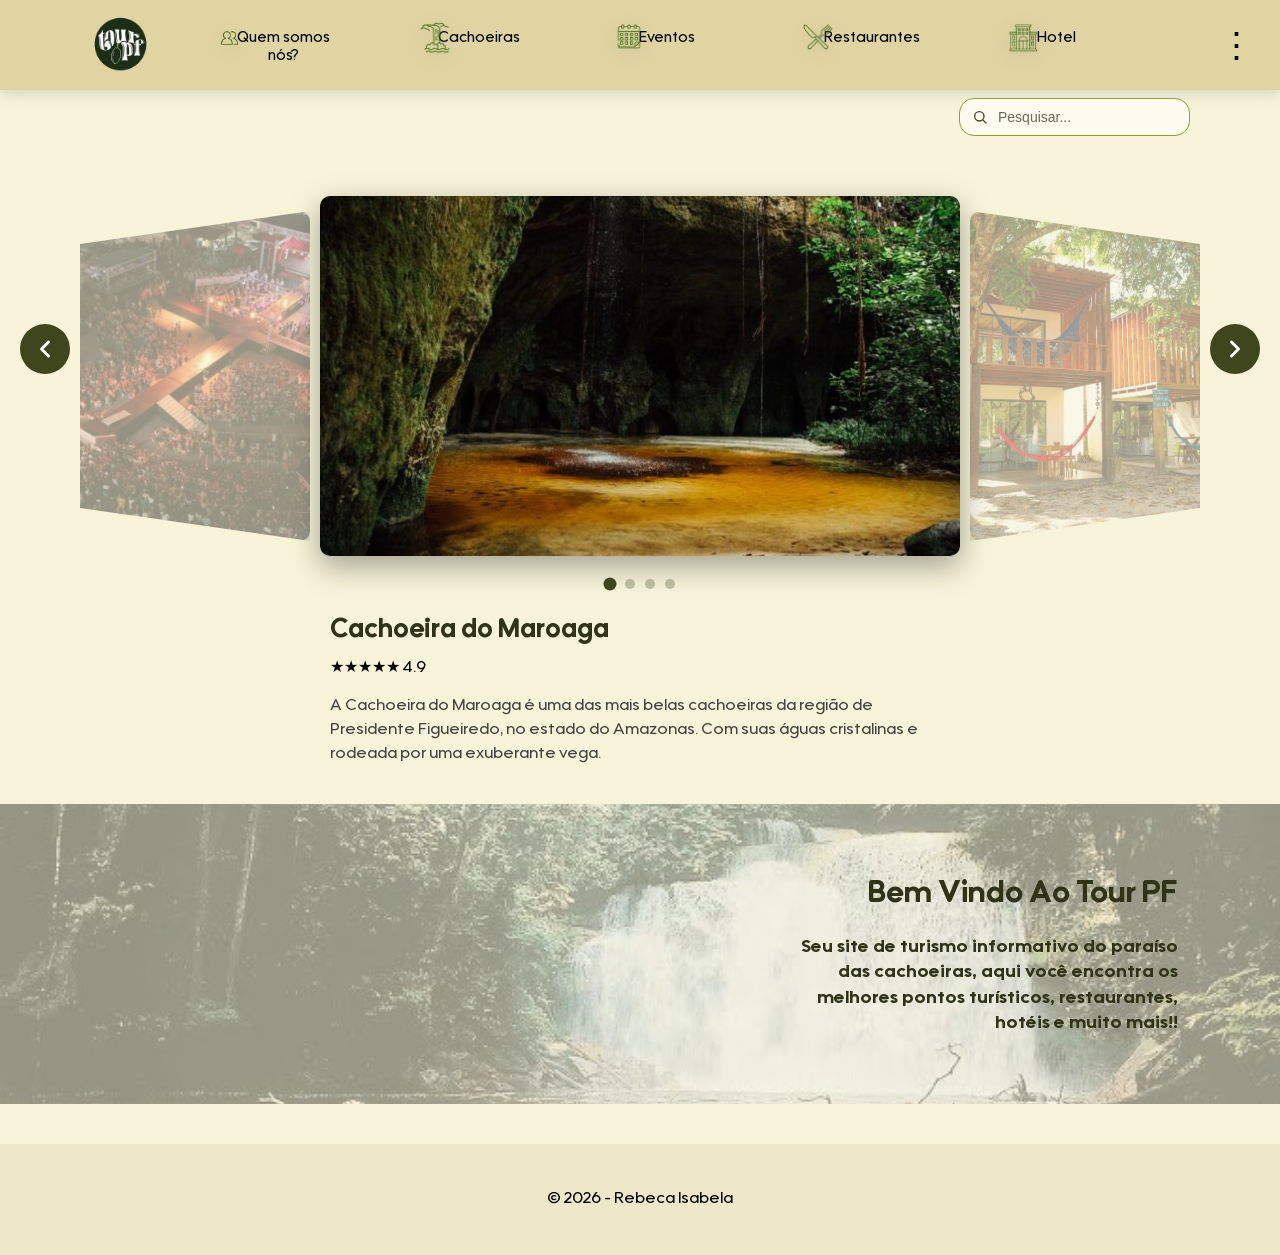
==== commit 7033423e: "HAHAHA" ====
--- a/index.html
+++ b/index.html
@@ -152,9 +152,13 @@
 <div class="banner">
     <img src="imgPrincipal/fotofrase.jpg" alt="banner">
     <div class="banner-frase">
-        <p>"A natureza é a maior obra de arte do mundo."</p>
+        <h1> Bem Vindo Ao Tour PF </h1>
+    <p>Seu site de turismo informativo do paraíso das cachoeiras, aqui você encontra
+        os melhores pontos turísticos, restaurantes, hotéis e muito mais!!
+    </p>
     </div>
 </div>
+
     <footer>
         <p>© 2026 - Rebeca Isabela </p>
     </footer>
--- a/css/style.css
+++ b/css/style.css
@@ -112,19 +112,37 @@
     padding: 8px 90px;
     box-sizing: border-box;
 }
-.barra-pesquisa form { display: flex; align-items: center; }
+.barra-pesquisa form {
+    display: flex;
+    align-items: center;
+    margin-left: auto;
+}
+
 .barra-pesquisa input[type="search"] {
-    height: 20px;
-    background: green;
-    color: #fff;
-    border: none;
-    padding: 0 10px;
-    border-radius: 4px;
+    height: 38px;
+    background-color: #fdfaf0;
+    background-image: url("data:image/svg+xml,%3Csvg xmlns='http://www.w3.org/2000/svg' viewBox='0 0 24 24' fill='none' stroke='%233f461e' stroke-width='2' stroke-linecap='round' stroke-linejoin='round'%3E%3Ccircle cx='11' cy='11' r='7'/%3E%3Cline x1='21' y1='21' x2='16.65' y2='16.65'/%3E%3C/svg%3E");
+    background-repeat: no-repeat;
+    background-position: 12px center;
+    background-size: 16px 16px;
+    color: #2f3418;
+    border: 1px solid #8ca12d;
+    padding: 0 16px 0 38px;
+    border-radius: 15px;
     font-size: 14px;
     box-sizing: border-box;
-}
-.barra-pesquisa input[type="search"]::placeholder { color: rgba(255,255,255,0.8); }
-
+    outline: none;
+    -webkit-appearance: none;
+    appearance: none;
+}
+.barra-pesquisa input[type="search"]::placeholder { color: #6b6b55; }
+
+.barra-pesquisa input[type="search"]::-webkit-search-decoration,
+.barra-pesquisa input[type="search"]::-webkit-search-cancel-button,
+.barra-pesquisa input[type="search"]::-webkit-search-results-button,
+.barra-pesquisa input[type="search"]::-webkit-search-results-decoration {
+    -webkit-appearance: none;
+}
 ul li a {
     margin-top: 50px;
     height: 80px;
@@ -441,14 +459,21 @@
     text-align: right;
 }
 
-.banner-frase p {
-    font-family: 'UtendoBold';
-    font-size: 28px;
+.banner-frase h1{
+      font-family: 'UtendoBold';
+    font-size: 30px;
     color: #2f3418;
     line-height: 1.4;
     max-width: 400px;
 }
 
+.banner-frase p {
+    font-family: 'UtendoBold';
+    font-size: 18px;
+    color: #2f3418;
+    line-height: 1.4;
+    max-width: 400px;
+}
 
 footer {
     background: #efe7ca;
@@ -793,4 +818,13 @@
 
     .prev { left: 8px; }
     .next { right: 8px; }
+}
+
+/* ===== NOTEBOOK (telas de notebook, ex: 1920x1080 com escala 150% = ~1280px de largura CSS) ===== */
+@media (min-width: 1200px) and (max-width: 1366px) {
+
+    ul li a {
+        margin-left: 23px;
+    }
+
 }
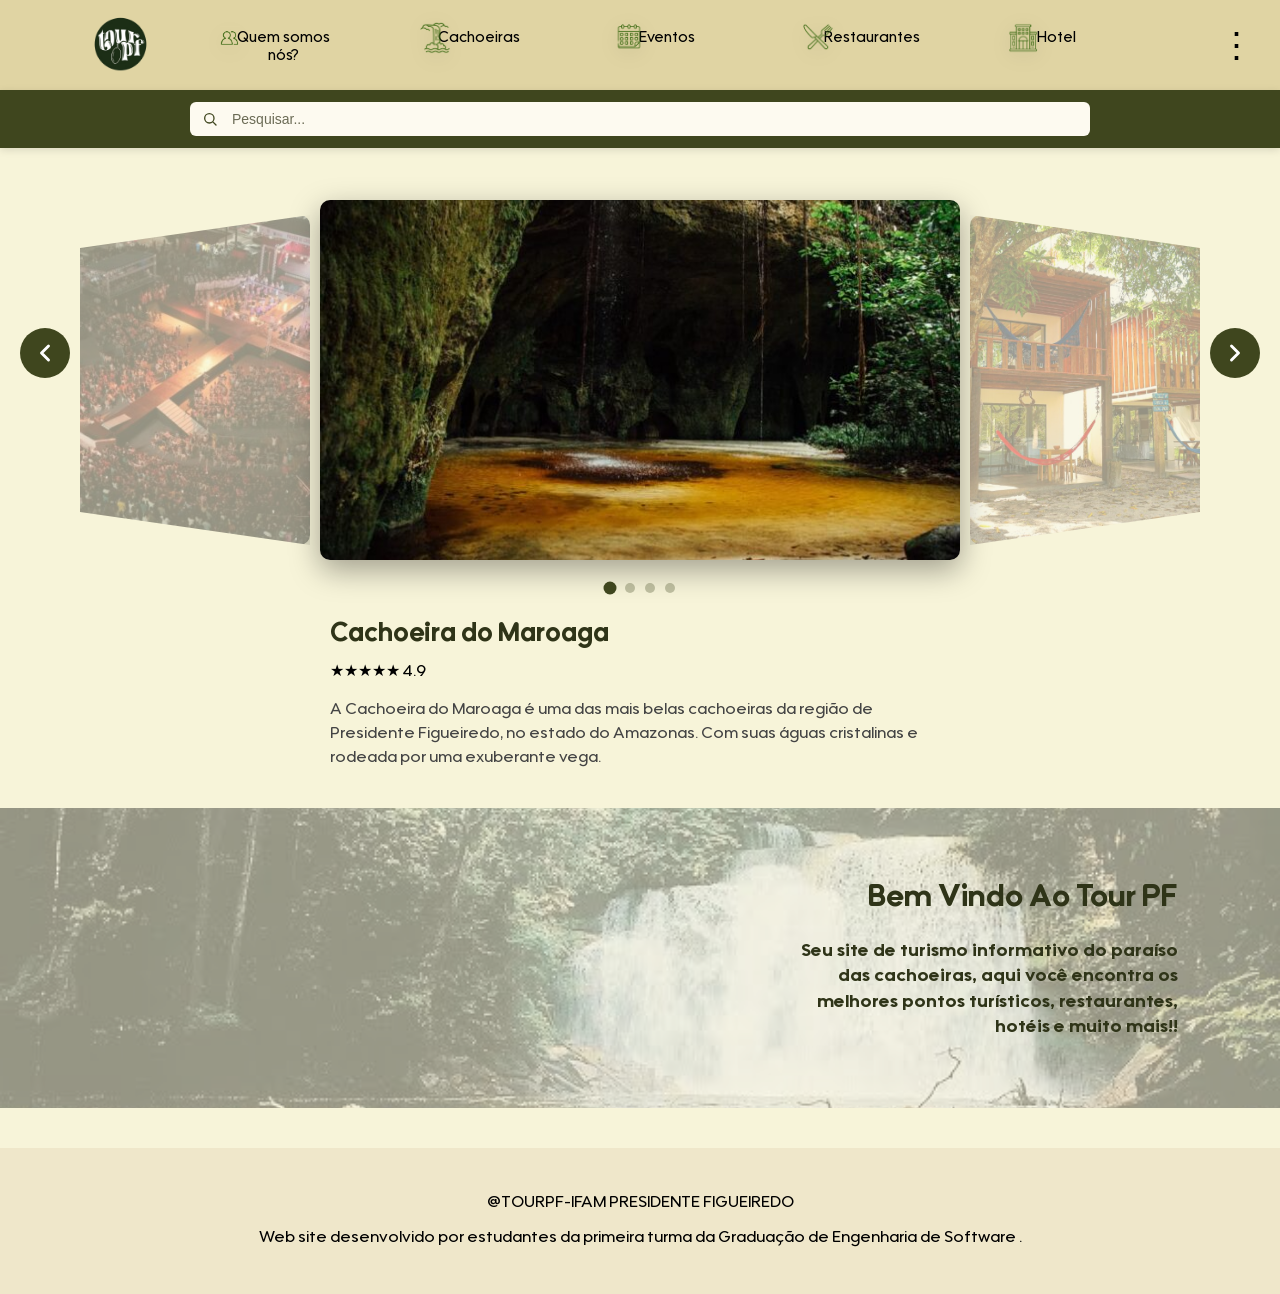
==== commit 386e42dd: "footer e barra modificadas-projeto final" ====
--- a/index.html
+++ b/index.html
@@ -160,7 +160,8 @@
 </div>
 
     <footer>
-        <p>© 2026 - Rebeca Isabela </p>
+        <p>@TOURPF-IFAM PRESIDENTE FIGUEIREDO</p>
+        <p>Web site desenvolvido por estudantes da primeira turma da Graduação de Engenharia de Software .</p>
     </footer>
 
 <!--script para o menu de login-->
--- a/css/style.css
+++ b/css/style.css
@@ -108,27 +108,31 @@
 .barra-pesquisa {
     width: 100%;
     display: flex;
-    justify-content: flex-end;
-    padding: 8px 90px;
+    justify-content: center;
+    padding: 12px 90px;
     box-sizing: border-box;
+    background: linear-gradient(90deg, #3f461e 0%, #3f461e 100%);
+    box-shadow: 0 2px 8px rgba(0, 0, 0, 0.12);
 }
 .barra-pesquisa form {
     display: flex;
     align-items: center;
-    margin-left: auto;
+    width: 100%;
+    max-width: 900px;
 }
 
 .barra-pesquisa input[type="search"] {
-    height: 38px;
+    width: 100%;
+    height: 34px;
     background-color: #fdfaf0;
     background-image: url("data:image/svg+xml,%3Csvg xmlns='http://www.w3.org/2000/svg' viewBox='0 0 24 24' fill='none' stroke='%233f461e' stroke-width='2' stroke-linecap='round' stroke-linejoin='round'%3E%3Ccircle cx='11' cy='11' r='7'/%3E%3Cline x1='21' y1='21' x2='16.65' y2='16.65'/%3E%3C/svg%3E");
     background-repeat: no-repeat;
     background-position: 12px center;
     background-size: 16px 16px;
     color: #2f3418;
-    border: 1px solid #8ca12d;
-    padding: 0 16px 0 38px;
-    border-radius: 15px;
+    border: none;
+    padding: 0 16px 0 42px;
+    border-radius: 6px;
     font-size: 14px;
     box-sizing: border-box;
     outline: none;
@@ -711,22 +715,34 @@
 @media (max-width: 600px) {
 
     .banner {
-        height: 180px;
-        margin-top: -30vh;
-    }
-
-    .banner-frase p {
-        font-size: 18px;
-        max-width: 200px;
-    }
+    height: 320px;
+    margin-top: 20px;
+}
+
+.banner-frase h1 {
+    font-size: 20px;
+    max-width: 230px;
+}
+
+.banner-frase p {
+    font-size: 14px;
+    max-width: 230px;
+}
      
     .cabeçario {
-        height: auto;
-        padding: 12px 0;
-        margin: 0;
-        width: 100%;
-    }
-
+    position: relative;
+    height: auto;
+    padding: 12px 0;
+    margin: 0;
+    width: 100%;
+}
+
+.menu-container {
+    position: absolute;
+    top: 14px;
+    right: 14px;
+    margin-right: 0;
+}
     ul {
         flex-wrap: wrap;
         justify-content: center;
@@ -765,6 +781,14 @@
     .nós-icon, .comida-icon {
         display: none !important;
     }
+
+    .carrossel {
+    min-height: 500px;
+}
+
+.slides-container {
+    height: 500px;
+}
 
     .slide-item {
         top: 20%;
